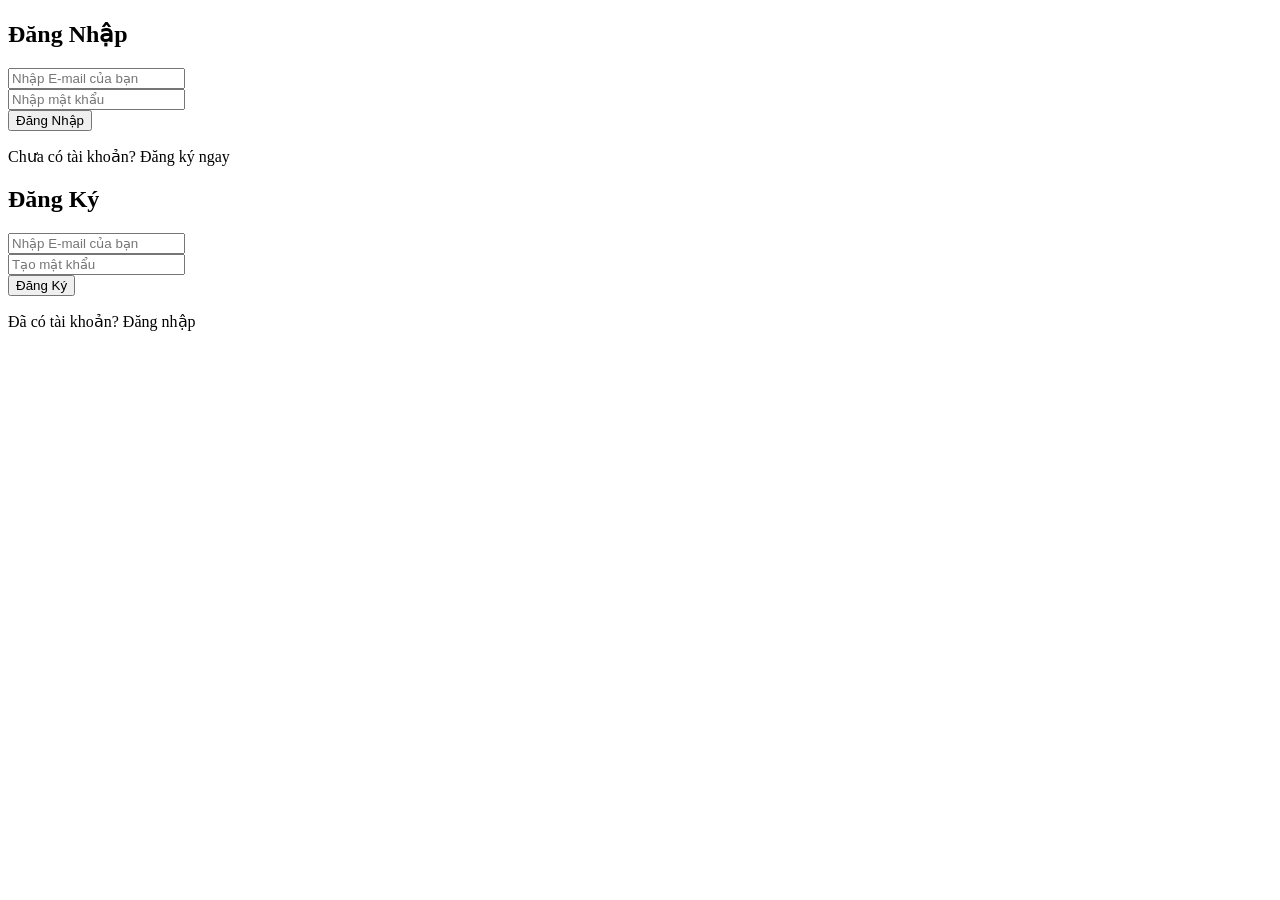
==== index.html @ 4669139e "Add initial HTML structure for login and registration" ====
<!DOCTYPE html>
<html lang="vi">
<head>
    <meta charset="UTF-8">
    <meta name="viewport" content="width=device-width, initial-scale=1.0">
    <title>Hệ Thống Bảo Mật | Đăng nhập & Đăng ký</title>
    <link rel="stylesheet" href="style.css">
</head>
<body>
    <div class="glass-container">
        
        <!-- Form Đăng Nhập -->
        <div id="login-form" class="form-section active">
            <h2>Đăng Nhập</h2>
            <div class="input-group">
                <input type="email" id="login-email" placeholder="Nhập E-mail của bạn" required>
            </div>
            <div class="input-group">
                <input type="password" id="login-password" placeholder="Nhập mật khẩu" required>
            </div>
            <button id="login-btn" onclick="login()">Đăng Nhập</button>
            <p class="switch-text">Chưa có tài khoản? <span onclick="switchForm()">Đăng ký ngay</span></p>
            <p id="login-msg" class="msg"></p>
        </div>

        <!-- Form Đăng Ký -->
        <div id="register-form" class="form-section">
            <h2>Đăng Ký</h2>
            <div class="input-group">
                <input type="email" id="reg-email" placeholder="Nhập E-mail của bạn" required>
            </div>
            <div class="input-group">
                <input type="password" id="reg-password" placeholder="Tạo mật khẩu" required>
            </div>
            <button id="reg-btn" onclick="register()">Đăng Ký</button>
            <p class="switch-text">Đã có tài khoản? <span onclick="switchForm()">Đăng nhập</span></p>
            <p id="reg-msg" class="msg"></p>
        </div>

    </div>
    
    <script src="script.js"></script>
</body>
</html>
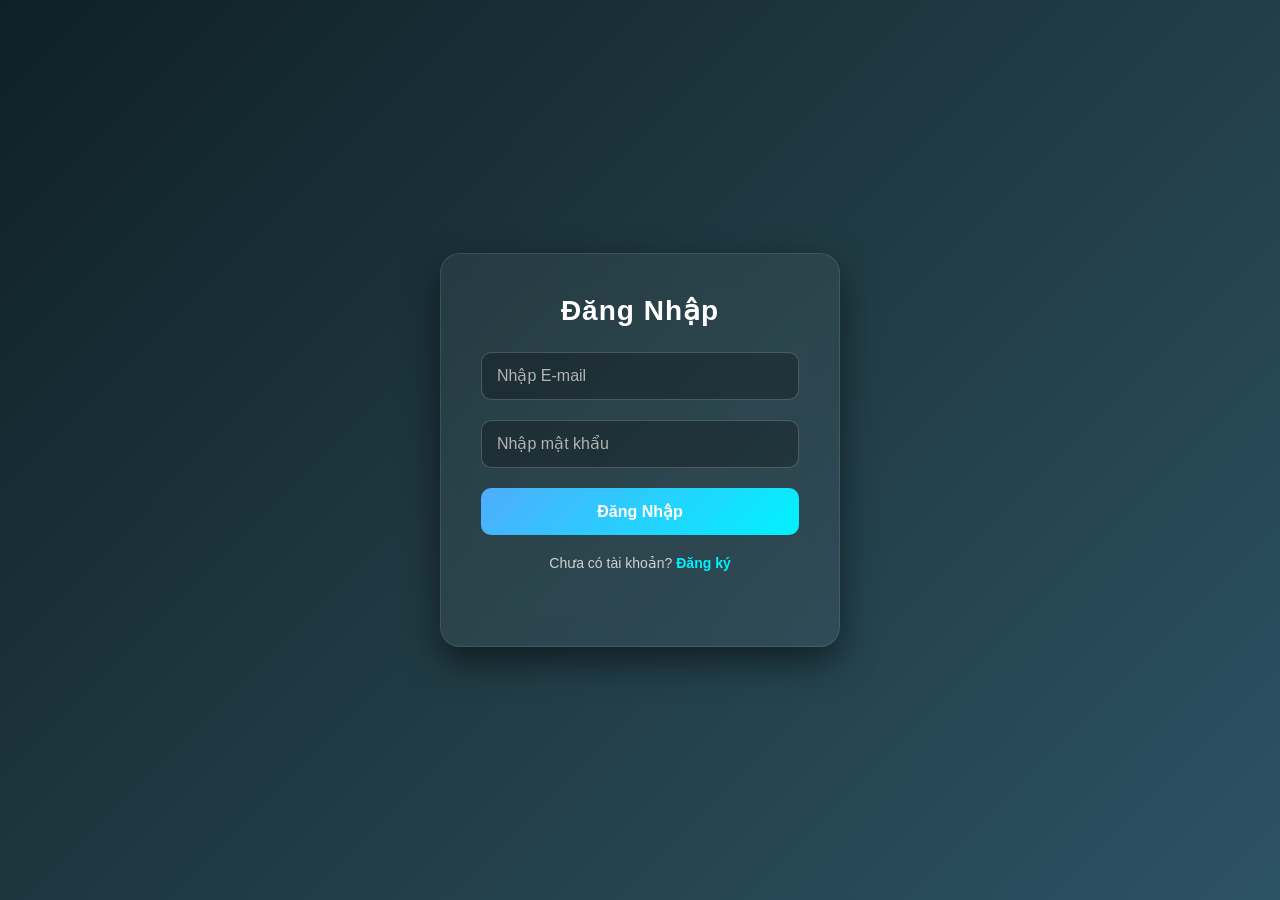
==== commit f1de2872: "Update index.html" ====
--- a/index.html
+++ b/index.html
@@ -3,36 +3,34 @@
 <head>
     <meta charset="UTF-8">
     <meta name="viewport" content="width=device-width, initial-scale=1.0">
-    <title>Hệ Thống Bảo Mật | Đăng nhập & Đăng ký</title>
+    <title>Hệ Thống Đăng Nhập</title>
     <link rel="stylesheet" href="style.css">
 </head>
 <body>
     <div class="glass-container">
         
-        <!-- Form Đăng Nhập -->
         <div id="login-form" class="form-section active">
             <h2>Đăng Nhập</h2>
             <div class="input-group">
-                <input type="email" id="login-email" placeholder="Nhập E-mail của bạn" required>
+                <input type="email" id="login-email" placeholder="Nhập E-mail" required>
             </div>
             <div class="input-group">
                 <input type="password" id="login-password" placeholder="Nhập mật khẩu" required>
             </div>
             <button id="login-btn" onclick="login()">Đăng Nhập</button>
-            <p class="switch-text">Chưa có tài khoản? <span onclick="switchForm()">Đăng ký ngay</span></p>
+            <p class="switch-text">Chưa có tài khoản? <span onclick="switchForm()">Đăng ký</span></p>
             <p id="login-msg" class="msg"></p>
         </div>
 
-        <!-- Form Đăng Ký -->
         <div id="register-form" class="form-section">
             <h2>Đăng Ký</h2>
             <div class="input-group">
-                <input type="email" id="reg-email" placeholder="Nhập E-mail của bạn" required>
+                <input type="email" id="reg-email" placeholder="Nhập E-mail" required>
             </div>
             <div class="input-group">
                 <input type="password" id="reg-password" placeholder="Tạo mật khẩu" required>
             </div>
-            <button id="reg-btn" onclick="register()">Đăng Ký</button>
+            <button id="reg-btn" onclick="register()">Xác nhận Đăng Ký</button>
             <p class="switch-text">Đã có tài khoản? <span onclick="switchForm()">Đăng nhập</span></p>
             <p id="reg-msg" class="msg"></p>
         </div>
--- a/style.css
+++ b/style.css
@@ -0,0 +1,131 @@
+* {
+    box-sizing: border-box;
+    margin: 0;
+    padding: 0;
+    font-family: 'Segoe UI', Tahoma, Geneva, Verdana, sans-serif;
+}
+
+body {
+    background: linear-gradient(135deg, #0f2027, #203a43, #2c5364);
+    color: #ffffff;
+    display: flex;
+    justify-content: center;
+    align-items: center;
+    height: 100vh;
+    overflow: hidden;
+}
+
+/* Hiệu ứng kính (Glassmorphism) */
+.glass-container {
+    background: rgba(255, 255, 255, 0.05);
+    backdrop-filter: blur(15px);
+    -webkit-backdrop-filter: blur(15px);
+    border: 1px solid rgba(255, 255, 255, 0.1);
+    border-radius: 20px;
+    padding: 40px;
+    width: 90%;
+    max-width: 400px;
+    box-shadow: 0 15px 35px rgba(0, 0, 0, 0.5);
+}
+
+.form-section {
+    display: none;
+}
+
+.form-section.active {
+    display: block;
+    animation: fadeIn 0.5s ease-in-out;
+}
+
+@keyframes fadeIn {
+    from { opacity: 0; transform: translateY(15px); }
+    to { opacity: 1; transform: translateY(0); }
+}
+
+h2 {
+    text-align: center;
+    margin-bottom: 25px;
+    font-size: 28px;
+    font-weight: 600;
+    letter-spacing: 1px;
+}
+
+.input-group {
+    margin-bottom: 20px;
+}
+
+input {
+    width: 100%;
+    padding: 14px 15px;
+    border-radius: 10px;
+    border: 1px solid rgba(255, 255, 255, 0.2);
+    background: rgba(0, 0, 0, 0.25);
+    color: #fff;
+    font-size: 16px;
+    outline: none;
+    transition: all 0.3s ease;
+}
+
+input::placeholder {
+    color: #b3b3b3;
+}
+
+input:focus {
+    border-color: #00f2fe;
+    background: rgba(0, 0, 0, 0.4);
+    box-shadow: 0 0 10px rgba(0, 242, 254, 0.3);
+}
+
+button {
+    width: 100%;
+    padding: 14px;
+    border-radius: 10px;
+    border: none;
+    background: linear-gradient(135deg, #4facfe, #00f2fe);
+    color: #fff;
+    font-size: 16px;
+    font-weight: bold;
+    cursor: pointer;
+    transition: transform 0.2s, box-shadow 0.2s;
+}
+
+button:hover {
+    transform: translateY(-2px);
+    box-shadow: 0 5px 15px rgba(0, 242, 254, 0.4);
+}
+
+button:disabled {
+    background: #555;
+    cursor: not-allowed;
+    transform: none;
+    box-shadow: none;
+    color: #aaa;
+}
+
+.switch-text {
+    text-align: center;
+    margin-top: 20px;
+    font-size: 14px;
+    color: #d1d1d1;
+}
+
+.switch-text span {
+    color: #00f2fe;
+    cursor: pointer;
+    font-weight: bold;
+    transition: color 0.3s;
+}
+
+.switch-text span:hover {
+    color: #ffffff;
+    text-decoration: underline;
+}
+
+.msg {
+    text-align: center;
+    margin-top: 15px;
+    font-size: 14px;
+    font-weight: 600;
+    min-height: 20px;
+}
+
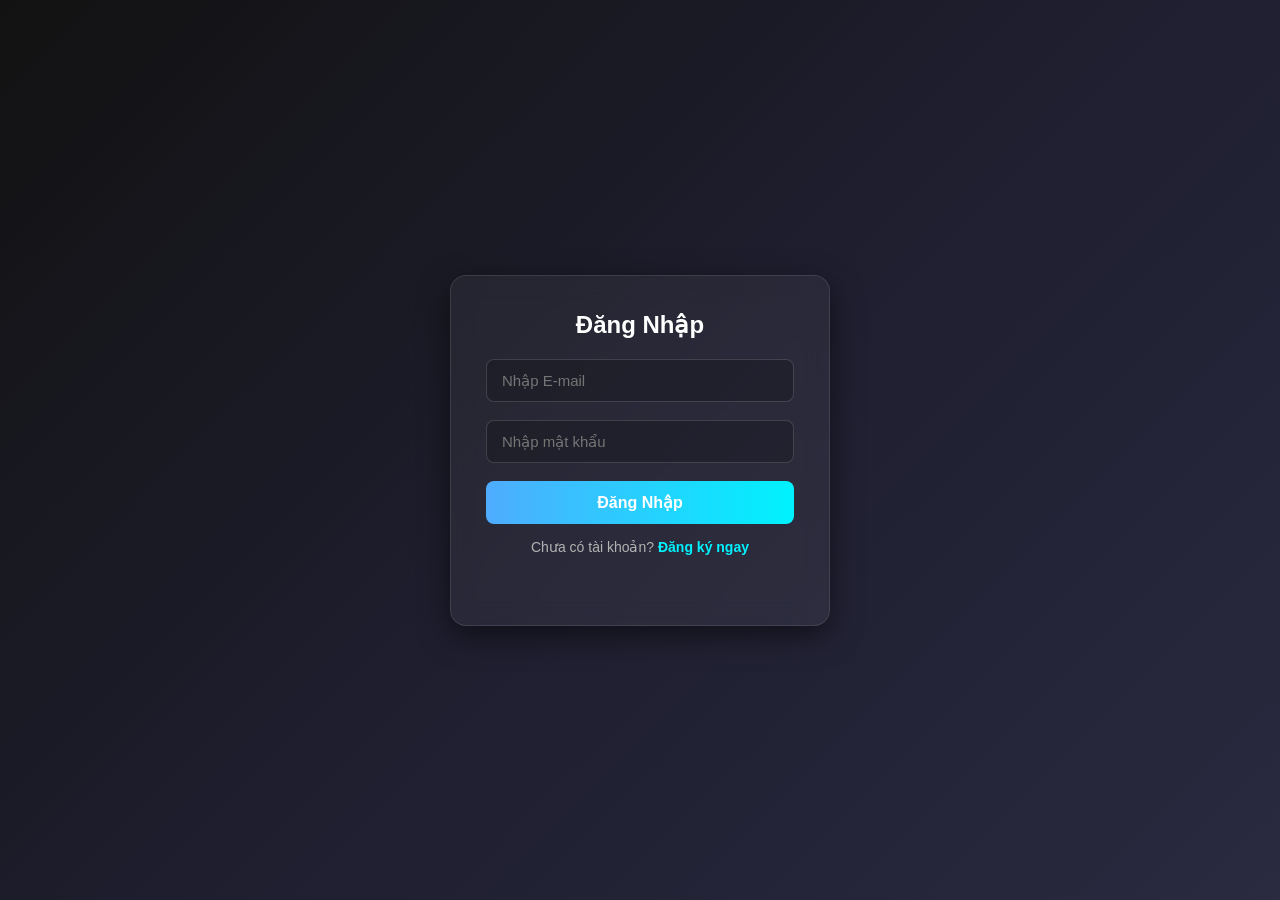
==== commit 0d5761c3: "Update index.html" ====
--- a/index.html
+++ b/index.html
@@ -8,7 +8,7 @@
 </head>
 <body>
     <div class="glass-container">
-        
+        <!-- Form Đăng Nhập -->
         <div id="login-form" class="form-section active">
             <h2>Đăng Nhập</h2>
             <div class="input-group">
@@ -18,10 +18,11 @@
                 <input type="password" id="login-password" placeholder="Nhập mật khẩu" required>
             </div>
             <button id="login-btn" onclick="login()">Đăng Nhập</button>
-            <p class="switch-text">Chưa có tài khoản? <span onclick="switchForm()">Đăng ký</span></p>
+            <p class="switch-text">Chưa có tài khoản? <span onclick="switchForm()">Đăng ký ngay</span></p>
             <p id="login-msg" class="msg"></p>
         </div>
 
+        <!-- Form Đăng Ký -->
         <div id="register-form" class="form-section">
             <h2>Đăng Ký</h2>
             <div class="input-group">
@@ -34,7 +35,6 @@
             <p class="switch-text">Đã có tài khoản? <span onclick="switchForm()">Đăng nhập</span></p>
             <p id="reg-msg" class="msg"></p>
         </div>
-
     </div>
     
     <script src="script.js"></script>
--- a/style.css
+++ b/style.css
@@ -1,131 +1,93 @@
-* {
-    box-sizing: border-box;
-    margin: 0;
-    padding: 0;
-    font-family: 'Segoe UI', Tahoma, Geneva, Verdana, sans-serif;
+* { box-sizing: border-box; margin: 0; padding: 0; font-family: 'Segoe UI', Tahoma, Geneva, Verdana, sans-serif; }
+body {
+    background: linear-gradient(135deg, #121212, #1e1e2f, #2a2a40);
+    color: #ffffff; display: flex; justify-content: center; align-items: center; min-height: 100vh;
 }
 
-body {
-    background: linear-gradient(135deg, #0f2027, #203a43, #2c5364);
-    color: #ffffff;
-    display: flex;
-    justify-content: center;
-    align-items: center;
-    height: 100vh;
-    overflow: hidden;
+/* Glassmorphism dùng chung */
+.glass-container {
+    background: rgba(255, 255, 255, 0.05); backdrop-filter: blur(12px); -webkit-backdrop-filter: blur(12px);
+    border: 1px solid rgba(255, 255, 255, 0.1); border-radius: 16px; padding: 35px; width: 90%; max-width: 380px;
+    box-shadow: 0 10px 30px rgba(0, 0, 0, 0.5);
 }
 
-/* Hiệu ứng kính (Glassmorphism) */
-.glass-container {
-    background: rgba(255, 255, 255, 0.05);
-    backdrop-filter: blur(15px);
-    -webkit-backdrop-filter: blur(15px);
-    border: 1px solid rgba(255, 255, 255, 0.1);
-    border-radius: 20px;
-    padding: 40px;
-    width: 90%;
-    max-width: 400px;
-    box-shadow: 0 15px 35px rgba(0, 0, 0, 0.5);
+.form-section { display: none; }
+.form-section.active { display: block; animation: fadeIn 0.4s ease; }
+@keyframes fadeIn { from { opacity: 0; transform: translateY(10px); } to { opacity: 1; transform: translateY(0); } }
+
+h2 { text-align: center; margin-bottom: 20px; font-size: 24px; font-weight: 600; }
+.input-group { margin-bottom: 18px; }
+input {
+    width: 100%; padding: 12px 15px; border-radius: 8px; border: 1px solid rgba(255, 255, 255, 0.15);
+    background: rgba(0, 0, 0, 0.2); color: #fff; font-size: 15px; outline: none; transition: 0.3s;
+}
+input:focus { border-color: #4facfe; background: rgba(0, 0, 0, 0.4); box-shadow: 0 0 8px rgba(79, 172, 254, 0.3); }
+
+button {
+    width: 100%; padding: 12px; border-radius: 8px; border: none; background: linear-gradient(90deg, #4facfe, #00f2fe);
+    color: #fff; font-size: 16px; font-weight: bold; cursor: pointer; transition: 0.3s;
+}
+button:hover { box-shadow: 0 5px 15px rgba(0, 242, 254, 0.4); }
+button:disabled { background: #555; cursor: not-allowed; box-shadow: none; }
+
+.switch-text { text-align: center; margin-top: 15px; font-size: 14px; color: #b3b3b3; }
+.switch-text span { color: #00f2fe; cursor: pointer; font-weight: 600; }
+.msg { text-align: center; margin-top: 15px; font-size: 14px; font-weight: 600; min-height: 20px; }
+
+/* --- BỐ CỤC DASHBOARD --- */
+.dashboard-layout {
+    display: flex; width: 100%; max-width: 1200px; margin: 0 auto; gap: 25px; align-items: flex-start;
+}
+.main-content {
+    flex: 1; background: rgba(255, 255, 255, 0.05); backdrop-filter: blur(12px);
+    border: 1px solid rgba(255, 255, 255, 0.1); border-radius: 16px; padding: 25px; min-height: 85vh;
+}
+.sidebar-right {
+    width: 280px; background: rgba(255, 255, 255, 0.05); backdrop-filter: blur(12px);
+    border: 1px solid rgba(255, 255, 255, 0.1); border-radius: 16px; padding: 25px; 
+    display: flex; flex-direction: column; gap: 12px; position: sticky; top: 20px;
 }
 
-.form-section {
-    display: none;
+.nav-btn {
+    width: 100%; padding: 12px 15px; text-align: left; background: rgba(0, 0, 0, 0.2); 
+    border: 1px solid rgba(255, 255, 255, 0.1); border-radius: 10px; color: #fff; 
+    cursor: pointer; transition: 0.3s; display: flex; align-items: center; gap: 12px; font-size: 15px;
 }
+.nav-btn:hover { background: rgba(79, 172, 254, 0.2); border-color: #4facfe; }
+.nav-btn.logout { background: rgba(255, 77, 77, 0.1); border-color: #ff4d4d; color: #ff4d4d; margin-top: 30px; }
+.nav-btn.logout:hover { background: #ff4d4d; color: #fff; }
 
-.form-section.active {
-    display: block;
-    animation: fadeIn 0.5s ease-in-out;
+/* Thẻ Lịch Sử (Deck) */
+.history-grid { display: grid; grid-template-columns: repeat(auto-fill, minmax(280px, 1fr)); gap: 15px; margin-top: 25px; }
+.history-card {
+    background: rgba(0, 0, 0, 0.25); border-radius: 12px; padding: 18px;
+    border-left: 4px solid #4facfe; position: relative; transition: 0.3s;
 }
+.history-card:hover { transform: translateY(-3px); background: rgba(0, 0, 0, 0.4); }
+.history-card.success { border-left-color: #00e676; }
+.history-card.pending { border-left-color: #f39c12; }
+.history-card.failed { border-left-color: #ff4d4d; }
 
-@keyframes fadeIn {
-    from { opacity: 0; transform: translateY(15px); }
-    to { opacity: 1; transform: translateY(0); }
+.hc-top { display: flex; justify-content: space-between; margin-bottom: 8px; font-size: 13px; color: #aaa; }
+.hc-amount { font-size: 20px; font-weight: bold; color: #fff; margin-bottom: 5px; }
+.hc-content { font-size: 14px; color: #00f2fe; margin-bottom: 10px; }
+.hc-status { display: inline-block; font-size: 12px; padding: 4px 10px; border-radius: 6px; background: rgba(255,255,255,0.1); font-weight: bold;}
+.status-success { color: #00e676; } .status-pending { color: #f39c12; }
+
+/* Modal Nạp Tiền */
+.modal-overlay {
+    position: fixed; top: 0; left: 0; width: 100%; height: 100%;
+    background: rgba(0, 0, 0, 0.6); backdrop-filter: blur(5px);
+    display: flex; justify-content: center; align-items: center;
+    z-index: 1000; opacity: 0; visibility: hidden; transition: all 0.3s ease;
 }
+.modal-overlay.active { opacity: 1; visibility: visible; }
+.modal-content { position: relative; transform: scale(0.8); transition: all 0.3s ease; max-width: 400px;}
+.modal-overlay.active .modal-content { transform: scale(1); }
+.close-btn { position: absolute; top: 15px; right: 20px; font-size: 24px; color: #aaa; cursor: pointer; transition: 0.2s; }
+.close-btn:hover { color: #ff4d4d; }
 
-h2 {
-    text-align: center;
-    margin-bottom: 25px;
-    font-size: 28px;
-    font-weight: 600;
-    letter-spacing: 1px;
+@media (max-width: 768px) {
+    .dashboard-layout { flex-direction: column-reverse; }
+    .sidebar-right { width: 100%; position: static; }
 }
-
-.input-group {
-    margin-bottom: 20px;
-}
-
-input {
-    width: 100%;
-    padding: 14px 15px;
-    border-radius: 10px;
-    border: 1px solid rgba(255, 255, 255, 0.2);
-    background: rgba(0, 0, 0, 0.25);
-    color: #fff;
-    font-size: 16px;
-    outline: none;
-    transition: all 0.3s ease;
-}
-
-input::placeholder {
-    color: #b3b3b3;
-}
-
-input:focus {
-    border-color: #00f2fe;
-    background: rgba(0, 0, 0, 0.4);
-    box-shadow: 0 0 10px rgba(0, 242, 254, 0.3);
-}
-
-button {
-    width: 100%;
-    padding: 14px;
-    border-radius: 10px;
-    border: none;
-    background: linear-gradient(135deg, #4facfe, #00f2fe);
-    color: #fff;
-    font-size: 16px;
-    font-weight: bold;
-    cursor: pointer;
-    transition: transform 0.2s, box-shadow 0.2s;
-}
-
-button:hover {
-    transform: translateY(-2px);
-    box-shadow: 0 5px 15px rgba(0, 242, 254, 0.4);
-}
-
-button:disabled {
-    background: #555;
-    cursor: not-allowed;
-    transform: none;
-    box-shadow: none;
-    color: #aaa;
-}
-
-.switch-text {
-    text-align: center;
-    margin-top: 20px;
-    font-size: 14px;
-    color: #d1d1d1;
-}
-
-.switch-text span {
-    color: #00f2fe;
-    cursor: pointer;
-    font-weight: bold;
-    transition: color 0.3s;
-}
-
-.switch-text span:hover {
-    color: #ffffff;
-    text-decoration: underline;
-}
-
-.msg {
-    text-align: center;
-    margin-top: 15px;
-    font-size: 14px;
-    font-weight: 600;
-    min-height: 20px;
-}
-
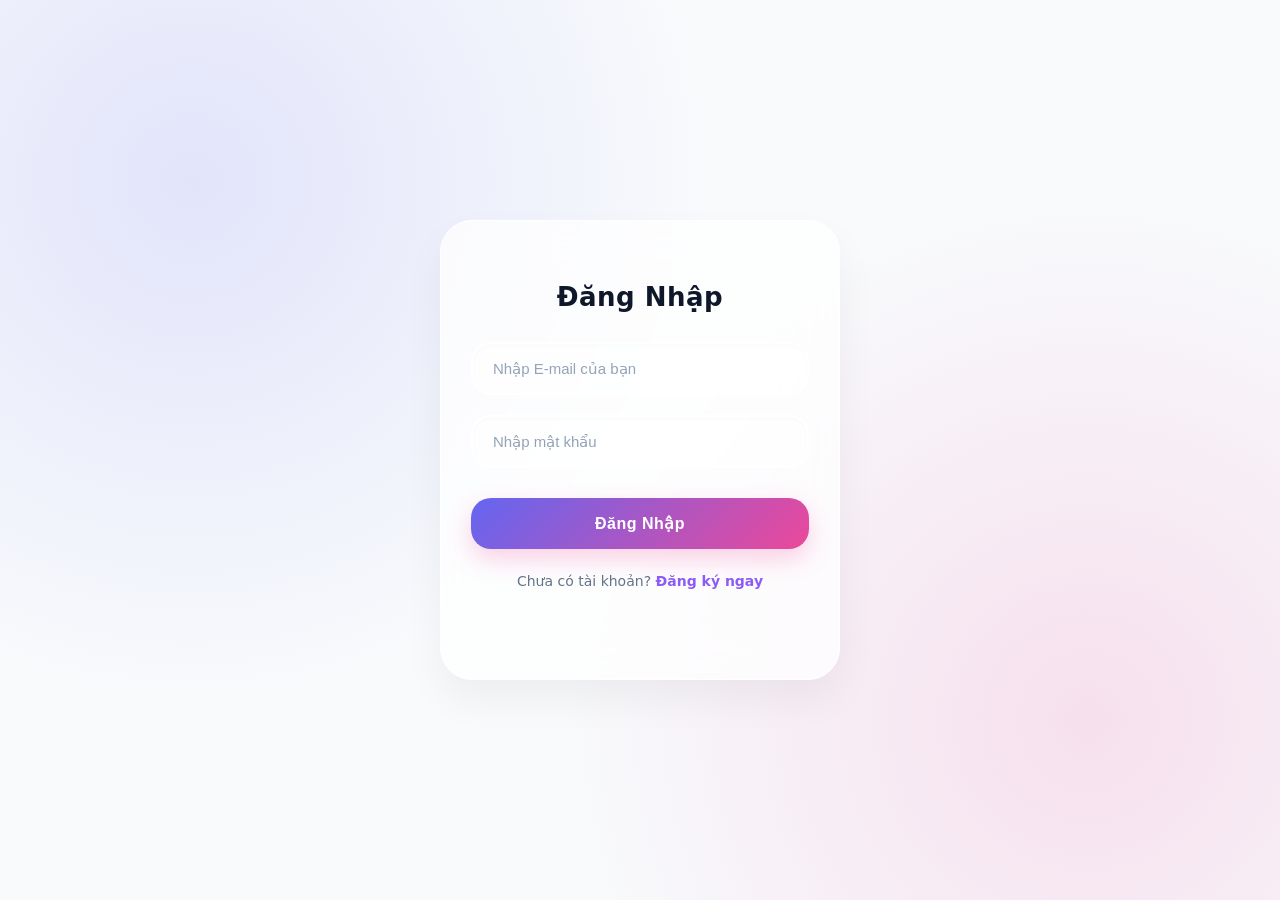
==== commit 05da9343: "Update index.html" ====
--- a/index.html
+++ b/index.html
@@ -1,42 +1,271 @@
 <!DOCTYPE html>
 <html lang="vi">
 <head>
-    <meta charset="UTF-8">
-    <meta name="viewport" content="width=device-width, initial-scale=1.0">
-    <title>Hệ Thống Đăng Nhập</title>
-    <link rel="stylesheet" href="style.css">
+  <meta charset="UTF-8">
+  <meta name="viewport" content="width=device-width, initial-scale=1.0, maximum-scale=1.0, user-scalable=0, viewport-fit=cover">
+  <title>Hệ Thống Đăng Nhập</title>
+  
+  <!-- BƯỚC QUAN TRỌNG: Kiểm tra và chặn quay lại trang Đăng nhập -->
+  <script>
+    if (localStorage.getItem("userEmail") && localStorage.getItem("userId")) {
+        window.location.replace("dashboard.html"); // Dùng replace để xóa lịch sử trang này
+    }
+  </script>
+
+  <style>
+    :root {
+      /* ĐỒNG BỘ BẢNG MÀU AURORA GLASS VỚI DASHBOARD */
+      --bg-base: #f8fafc; 
+      --card-bg: rgba(255, 255, 255, 0.75); 
+      --card-border: rgba(255, 255, 255, 1); 
+      --text-main: #0f172a; 
+      --text-muted: #64748b;
+      
+      --brand-primary: #8b5cf6;
+      --brand-gradient: linear-gradient(135deg, #6366f1 0%, #ec4899 100%);
+      --brand-glow: rgba(236, 72, 153, 0.25);
+      
+      --status-success: #10b981; 
+      --status-failed: #f43f5e; 
+    }
+    
+    * { box-sizing: border-box; -webkit-tap-highlight-color: transparent; }
+    
+    body {
+      font-family: system-ui, -apple-system, BlinkMacSystemFont, "Segoe UI", sans-serif;
+      background-color: var(--bg-base); color: var(--text-main); margin: 0; padding: 0;
+      display: flex; justify-content: center; align-items: center; min-height: 100vh;
+      -webkit-font-smoothing: antialiased;
+      
+      /* Nền Cực quang (Aurora) */
+      background-image: 
+        radial-gradient(circle at 15% 20%, rgba(99, 102, 241, 0.15), transparent 40%),
+        radial-gradient(circle at 85% 80%, rgba(236, 72, 153, 0.15), transparent 40%);
+      background-attachment: fixed;
+    }
+
+    /* Khung Glassmorphism */
+    .glass-container {
+      background: var(--card-bg);
+      backdrop-filter: blur(24px);
+      -webkit-backdrop-filter: blur(24px);
+      border: 1px solid var(--card-border);
+      border-radius: 32px;
+      padding: 40px 30px;
+      width: 90%;
+      max-width: 400px;
+      box-shadow: 0 20px 40px rgba(0, 0, 0, 0.05);
+      position: relative;
+      overflow: hidden;
+    }
+
+    .form-section { display: none; animation: fadeUp 0.4s cubic-bezier(0.16, 1, 0.3, 1); }
+    .form-section.active { display: block; }
+
+    @keyframes fadeUp { 
+        from { opacity: 0; transform: translateY(15px); } 
+        to { opacity: 1; transform: translateY(0); } 
+    }
+
+    h2 { 
+        text-align: center; margin-bottom: 30px; font-size: 26px; 
+        font-weight: 800; color: var(--text-main); letter-spacing: 0.5px;
+    }
+
+    .input-group { margin-bottom: 20px; }
+    
+    input {
+      width: 100%; padding: 16px 20px; border-radius: 20px;
+      border: 2px solid rgba(255,255,255,0.8);
+      background: rgba(255, 255, 255, 0.6); 
+      color: var(--text-main); font-size: 15px; font-weight: 500;
+      outline: none; transition: 0.3s ease;
+      box-shadow: inset 0 2px 4px rgba(0,0,0,0.02);
+    }
+    input::placeholder { color: #94a3b8; font-weight: 500; }
+    input:focus { 
+        background: #ffffff; 
+        border-color: var(--brand-primary); 
+        box-shadow: 0 0 0 4px rgba(139, 92, 246, 0.15); 
+    }
+
+    button.btn-primary {
+      width: 100%; padding: 16px; border-radius: 20px; border: none;
+      background: var(--brand-gradient);
+      color: #fff; font-size: 16px; font-weight: 800; 
+      cursor: pointer; transition: 0.3s;
+      box-shadow: 0 10px 25px var(--brand-glow);
+      letter-spacing: 0.5px; margin-top: 10px;
+    }
+    button.btn-primary:active { 
+        transform: scale(0.96) translateY(2px); 
+        box-shadow: 0 5px 15px var(--brand-glow); 
+    }
+    button.btn-primary:disabled { opacity: 0.7; cursor: not-allowed; transform: none; }
+
+    .switch-text { 
+        text-align: center; margin-top: 24px; font-size: 14px; 
+        color: var(--text-muted); font-weight: 500;
+    }
+    .switch-text span { 
+        color: var(--brand-primary); cursor: pointer; 
+        font-weight: 700; transition: 0.2s;
+    }
+    .switch-text span:hover { text-decoration: underline; }
+
+    .msg { 
+        text-align: center; margin-top: 16px; font-size: 14px; 
+        font-weight: 700; min-height: 20px; 
+    }
+
+    .loader { 
+        border: 3px solid rgba(139,92,246,0.2); 
+        border-top: 3px solid var(--brand-primary); 
+        border-radius: 50%; width: 24px; height: 24px; 
+        animation: spin 1s linear infinite; display: none; margin: 0 auto; 
+    }
+    @keyframes spin { 100% { transform: rotate(360deg); } }
+  </style>
 </head>
 <body>
-    <div class="glass-container">
-        <!-- Form Đăng Nhập -->
-        <div id="login-form" class="form-section active">
-            <h2>Đăng Nhập</h2>
-            <div class="input-group">
-                <input type="email" id="login-email" placeholder="Nhập E-mail" required>
-            </div>
-            <div class="input-group">
-                <input type="password" id="login-password" placeholder="Nhập mật khẩu" required>
-            </div>
-            <button id="login-btn" onclick="login()">Đăng Nhập</button>
-            <p class="switch-text">Chưa có tài khoản? <span onclick="switchForm()">Đăng ký ngay</span></p>
-            <p id="login-msg" class="msg"></p>
-        </div>
-
-        <!-- Form Đăng Ký -->
-        <div id="register-form" class="form-section">
-            <h2>Đăng Ký</h2>
-            <div class="input-group">
-                <input type="email" id="reg-email" placeholder="Nhập E-mail" required>
-            </div>
-            <div class="input-group">
-                <input type="password" id="reg-password" placeholder="Tạo mật khẩu" required>
-            </div>
-            <button id="reg-btn" onclick="register()">Xác nhận Đăng Ký</button>
-            <p class="switch-text">Đã có tài khoản? <span onclick="switchForm()">Đăng nhập</span></p>
-            <p id="reg-msg" class="msg"></p>
-        </div>
-    </div>
-    
-    <script src="script.js"></script>
+
+  <div class="glass-container">
+      <!-- FORM ĐĂNG NHẬP -->
+      <div id="login-form" class="form-section active">
+          <h2>Đăng Nhập</h2>
+          <div class="input-group">
+              <input type="email" id="login-email" placeholder="Nhập E-mail của bạn" required>
+          </div>
+          <div class="input-group">
+              <input type="password" id="login-password" placeholder="Nhập mật khẩu" required>
+          </div>
+          
+          <button id="login-btn" class="btn-primary" onclick="login()">Đăng Nhập</button>
+          <div class="loader" id="login-loader" style="margin-top:20px;"></div>
+          
+          <p class="switch-text">Chưa có tài khoản? <span onclick="switchForm()">Đăng ký ngay</span></p>
+          <p id="login-msg" class="msg"></p>
+      </div>
+
+      <!-- FORM ĐĂNG KÝ -->
+      <div id="register-form" class="form-section">
+          <h2>Đăng Ký</h2>
+          <div class="input-group">
+              <input type="email" id="reg-email" placeholder="Nhập E-mail của bạn" required>
+          </div>
+          <div class="input-group">
+              <input type="password" id="reg-password" placeholder="Tạo mật khẩu an toàn" required>
+          </div>
+          
+          <button id="reg-btn" class="btn-primary" onclick="register()">Xác Nhận Đăng Ký</button>
+          <div class="loader" id="reg-loader" style="margin-top:20px;"></div>
+
+          <p class="switch-text">Đã có tài khoản? <span onclick="switchForm()">Đăng nhập ngay</span></p>
+          <p id="reg-msg" class="msg"></p>
+      </div>
+  </div>
+
+  <script>
+      // URL Web App của bạn
+      const API_URL = "https://script.google.com/macros/s/AKfycbzrZ9KEhDa0GD_aahb-2BbTGi8e46NZwYz-xRs5KBl_WVnSRuyn1aWuVKjziwvwgDvK7Q/exec";
+
+      // Chuyển đổi giữa Đăng nhập và Đăng ký
+      function switchForm() {
+          document.getElementById("login-form").classList.toggle("active");
+          document.getElementById("register-form").classList.toggle("active");
+          document.getElementById("login-msg").innerText = "";
+          document.getElementById("reg-msg").innerText = "";
+          document.querySelectorAll("input").forEach(input => input.value = "");
+      }
+
+      // Xử lý Gửi API Chung
+      async function sendAuthData(payload, btnElement, loaderElement, msgElement) {
+          btnElement.style.display = "none";
+          loaderElement.style.display = "block";
+          msgElement.innerText = "";
+
+          try {
+              const response = await fetch(API_URL, {
+                  method: "POST",
+                  headers: { "Content-Type": "text/plain;charset=utf-8" },
+                  body: JSON.stringify(payload)
+              });
+              
+              const result = await response.json();
+              
+              if (result.status === "success") {
+                  msgElement.style.color = "var(--status-success)";
+                  msgElement.innerText = result.message;
+                  
+                  if (payload.action === "login") {
+                      // Lưu thông tin người dùng
+                      localStorage.setItem("userEmail", result.email);
+                      localStorage.setItem("userId", result.id);
+                      
+                      // Dùng replace để chặn quay lại trang đăng nhập bằng nút Back
+                      setTimeout(() => { window.location.replace("dashboard.html"); }, 1000);
+                  } 
+                  else if (payload.action === "register") {
+                      setTimeout(() => {
+                          switchForm();
+                          document.getElementById("login-email").value = payload.email;
+                          document.getElementById("login-msg").style.color = "var(--status-success)";
+                          document.getElementById("login-msg").innerText = "Đăng ký thành công! Vui lòng đăng nhập.";
+                      }, 1500);
+                  }
+              } else {
+                  msgElement.style.color = "var(--status-failed)";
+                  msgElement.innerText = result.message;
+                  btnElement.style.display = "block";
+                  loaderElement.style.display = "none";
+              }
+          } catch (error) {
+              msgElement.style.color = "var(--status-failed)";
+              msgElement.innerText = "Lỗi kết nối máy chủ!";
+              btnElement.style.display = "block";
+              loaderElement.style.display = "none";
+          }
+      }
+
+      // Hàm Đăng Ký
+      function register() {
+          const email = document.getElementById("reg-email").value.trim();
+          const pass = document.getElementById("reg-password").value.trim();
+          const msgBox = document.getElementById("reg-msg");
+          
+          if (!email || !pass) {
+              msgBox.style.color = "var(--status-failed)";
+              msgBox.innerText = "Vui lòng điền đủ thông tin!";
+              return;
+          }
+          
+          sendAuthData(
+              { action: "register", email: email, password: pass }, 
+              document.getElementById("reg-btn"), 
+              document.getElementById("reg-loader"),
+              msgBox
+          );
+      }
+
+      // Hàm Đăng Nhập
+      function login() {
+          const email = document.getElementById("login-email").value.trim();
+          const pass = document.getElementById("login-password").value.trim();
+          const msgBox = document.getElementById("login-msg");
+          
+          if (!email || !pass) {
+              msgBox.style.color = "var(--status-failed)";
+              msgBox.innerText = "Vui lòng điền đủ thông tin!";
+              return;
+          }
+          
+          sendAuthData(
+              { action: "login", email: email, password: pass }, 
+              document.getElementById("login-btn"), 
+              document.getElementById("login-loader"),
+              msgBox
+          );
+      }
+  </script>
 </body>
 </html>
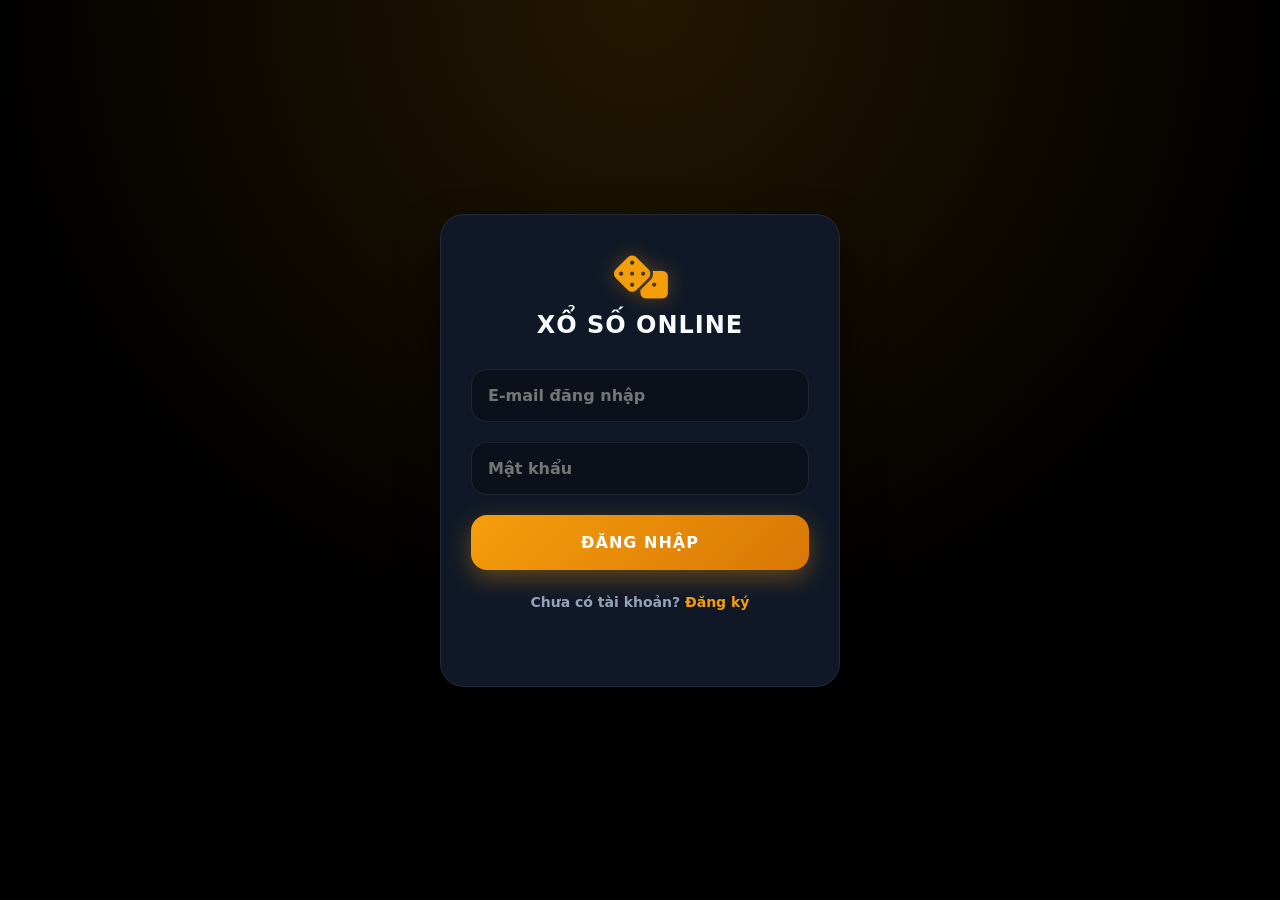
==== commit eb130f5d: "Update index.html" ====
--- a/index.html
+++ b/index.html
@@ -3,269 +3,61 @@
 <head>
   <meta charset="UTF-8">
   <meta name="viewport" content="width=device-width, initial-scale=1.0, maximum-scale=1.0, user-scalable=0, viewport-fit=cover">
-  <title>Hệ Thống Đăng Nhập</title>
-  
-  <!-- BƯỚC QUAN TRỌNG: Kiểm tra và chặn quay lại trang Đăng nhập -->
-  <script>
-    if (localStorage.getItem("userEmail") && localStorage.getItem("userId")) {
-        window.location.replace("dashboard.html"); // Dùng replace để xóa lịch sử trang này
-    }
-  </script>
-
+  <title>Đăng Nhập | Xổ Số Online</title>
+  <link rel="stylesheet" href="https://cdnjs.cloudflare.com/ajax/libs/font-awesome/6.4.0/css/all.min.css">
+  <link rel="stylesheet" href="style.css">
   <style>
-    :root {
-      /* ĐỒNG BỘ BẢNG MÀU AURORA GLASS VỚI DASHBOARD */
-      --bg-base: #f8fafc; 
-      --card-bg: rgba(255, 255, 255, 0.75); 
-      --card-border: rgba(255, 255, 255, 1); 
-      --text-main: #0f172a; 
-      --text-muted: #64748b;
-      
-      --brand-primary: #8b5cf6;
-      --brand-gradient: linear-gradient(135deg, #6366f1 0%, #ec4899 100%);
-      --brand-glow: rgba(236, 72, 153, 0.25);
-      
-      --status-success: #10b981; 
-      --status-failed: #f43f5e; 
-    }
-    
-    * { box-sizing: border-box; -webkit-tap-highlight-color: transparent; }
-    
-    body {
-      font-family: system-ui, -apple-system, BlinkMacSystemFont, "Segoe UI", sans-serif;
-      background-color: var(--bg-base); color: var(--text-main); margin: 0; padding: 0;
-      display: flex; justify-content: center; align-items: center; min-height: 100vh;
-      -webkit-font-smoothing: antialiased;
-      
-      /* Nền Cực quang (Aurora) */
-      background-image: 
-        radial-gradient(circle at 15% 20%, rgba(99, 102, 241, 0.15), transparent 40%),
-        radial-gradient(circle at 85% 80%, rgba(236, 72, 153, 0.15), transparent 40%);
-      background-attachment: fixed;
-    }
-
-    /* Khung Glassmorphism */
-    .glass-container {
-      background: var(--card-bg);
-      backdrop-filter: blur(24px);
-      -webkit-backdrop-filter: blur(24px);
-      border: 1px solid var(--card-border);
-      border-radius: 32px;
-      padding: 40px 30px;
-      width: 90%;
-      max-width: 400px;
-      box-shadow: 0 20px 40px rgba(0, 0, 0, 0.05);
-      position: relative;
-      overflow: hidden;
-    }
-
-    .form-section { display: none; animation: fadeUp 0.4s cubic-bezier(0.16, 1, 0.3, 1); }
+    body { background-image: radial-gradient(circle at 50% 0%, rgba(245, 158, 11, 0.15), transparent 60%); align-items: center;}
+    .auth-container { background: var(--bg-surface); border: 1px solid var(--border-color); border-radius: 24px; padding: 40px 30px; width: 90%; max-width: 400px; box-shadow: 0 20px 40px rgba(0, 0, 0, 0.5); }
+    .form-section { display: none; animation: fadeUp 0.4s ease; }
     .form-section.active { display: block; }
-
-    @keyframes fadeUp { 
-        from { opacity: 0; transform: translateY(15px); } 
-        to { opacity: 1; transform: translateY(0); } 
-    }
-
-    h2 { 
-        text-align: center; margin-bottom: 30px; font-size: 26px; 
-        font-weight: 800; color: var(--text-main); letter-spacing: 0.5px;
-    }
-
-    .input-group { margin-bottom: 20px; }
-    
-    input {
-      width: 100%; padding: 16px 20px; border-radius: 20px;
-      border: 2px solid rgba(255,255,255,0.8);
-      background: rgba(255, 255, 255, 0.6); 
-      color: var(--text-main); font-size: 15px; font-weight: 500;
-      outline: none; transition: 0.3s ease;
-      box-shadow: inset 0 2px 4px rgba(0,0,0,0.02);
-    }
-    input::placeholder { color: #94a3b8; font-weight: 500; }
-    input:focus { 
-        background: #ffffff; 
-        border-color: var(--brand-primary); 
-        box-shadow: 0 0 0 4px rgba(139, 92, 246, 0.15); 
-    }
-
-    button.btn-primary {
-      width: 100%; padding: 16px; border-radius: 20px; border: none;
-      background: var(--brand-gradient);
-      color: #fff; font-size: 16px; font-weight: 800; 
-      cursor: pointer; transition: 0.3s;
-      box-shadow: 0 10px 25px var(--brand-glow);
-      letter-spacing: 0.5px; margin-top: 10px;
-    }
-    button.btn-primary:active { 
-        transform: scale(0.96) translateY(2px); 
-        box-shadow: 0 5px 15px var(--brand-glow); 
-    }
-    button.btn-primary:disabled { opacity: 0.7; cursor: not-allowed; transform: none; }
-
-    .switch-text { 
-        text-align: center; margin-top: 24px; font-size: 14px; 
-        color: var(--text-muted); font-weight: 500;
-    }
-    .switch-text span { 
-        color: var(--brand-primary); cursor: pointer; 
-        font-weight: 700; transition: 0.2s;
-    }
-    .switch-text span:hover { text-decoration: underline; }
-
-    .msg { 
-        text-align: center; margin-top: 16px; font-size: 14px; 
-        font-weight: 700; min-height: 20px; 
-    }
-
-    .loader { 
-        border: 3px solid rgba(139,92,246,0.2); 
-        border-top: 3px solid var(--brand-primary); 
-        border-radius: 50%; width: 24px; height: 24px; 
-        animation: spin 1s linear infinite; display: none; margin: 0 auto; 
-    }
-    @keyframes spin { 100% { transform: rotate(360deg); } }
+    @keyframes fadeUp { from { opacity: 0; transform: translateY(15px); } to { opacity: 1; transform: translateY(0); } }
+    .logo-header { text-align: center; margin-bottom: 30px; }
+    .logo-header i { font-size: 44px; color: var(--brand-primary); margin-bottom: 12px; filter: drop-shadow(0 0 10px var(--brand-shadow));}
+    .logo-header h2 { font-size: 24px; font-weight: 900; letter-spacing: 1px; margin: 0;}
+    .switch-text { text-align: center; margin-top: 24px; font-size: 14px; color: var(--text-muted); font-weight: 600;}
+    .switch-text span { color: var(--brand-primary); cursor: pointer; font-weight: 800; transition: 0.2s;}
   </style>
+  <script>if(localStorage.getItem("userEmail")) window.location.replace("home.html");</script>
 </head>
 <body>
-
-  <div class="glass-container">
-      <!-- FORM ĐĂNG NHẬP -->
+  <div class="auth-container">
+      <div class="logo-header">
+          <i class="fas fa-dice"></i><h2>XỔ SỐ ONLINE</h2>
+      </div>
       <div id="login-form" class="form-section active">
-          <h2>Đăng Nhập</h2>
-          <div class="input-group">
-              <input type="email" id="login-email" placeholder="Nhập E-mail của bạn" required>
-          </div>
-          <div class="input-group">
-              <input type="password" id="login-password" placeholder="Nhập mật khẩu" required>
-          </div>
-          
-          <button id="login-btn" class="btn-primary" onclick="login()">Đăng Nhập</button>
-          <div class="loader" id="login-loader" style="margin-top:20px;"></div>
-          
-          <p class="switch-text">Chưa có tài khoản? <span onclick="switchForm()">Đăng ký ngay</span></p>
-          <p id="login-msg" class="msg"></p>
+          <div class="input-box"><input type="email" id="login-email" placeholder="E-mail đăng nhập"></div>
+          <div class="input-box"><input type="password" id="login-password" placeholder="Mật khẩu"></div>
+          <button id="login-btn" class="btn-submit" onclick="login()">Đăng Nhập</button>
+          <p class="switch-text">Chưa có tài khoản? <span onclick="switchForm()">Đăng ký</span></p>
+          <p id="login-msg" class="sys-msg"></p>
       </div>
-
-      <!-- FORM ĐĂNG KÝ -->
       <div id="register-form" class="form-section">
-          <h2>Đăng Ký</h2>
-          <div class="input-group">
-              <input type="email" id="reg-email" placeholder="Nhập E-mail của bạn" required>
-          </div>
-          <div class="input-group">
-              <input type="password" id="reg-password" placeholder="Tạo mật khẩu an toàn" required>
-          </div>
-          
-          <button id="reg-btn" class="btn-primary" onclick="register()">Xác Nhận Đăng Ký</button>
-          <div class="loader" id="reg-loader" style="margin-top:20px;"></div>
-
-          <p class="switch-text">Đã có tài khoản? <span onclick="switchForm()">Đăng nhập ngay</span></p>
-          <p id="reg-msg" class="msg"></p>
+          <div class="input-box"><input type="email" id="reg-email" placeholder="E-mail đăng ký"></div>
+          <div class="input-box"><input type="password" id="reg-password" placeholder="Tạo mật khẩu"></div>
+          <button id="reg-btn" class="btn-submit" onclick="register()">Xác Nhận Đăng Ký</button>
+          <p class="switch-text">Đã có tài khoản? <span onclick="switchForm()">Đăng nhập</span></p>
+          <p id="reg-msg" class="sys-msg"></p>
       </div>
   </div>
-
   <script>
-      // URL Web App của bạn
       const API_URL = "https://script.google.com/macros/s/AKfycbzrZ9KEhDa0GD_aahb-2BbTGi8e46NZwYz-xRs5KBl_WVnSRuyn1aWuVKjziwvwgDvK7Q/exec";
-
-      // Chuyển đổi giữa Đăng nhập và Đăng ký
-      function switchForm() {
-          document.getElementById("login-form").classList.toggle("active");
-          document.getElementById("register-form").classList.toggle("active");
-          document.getElementById("login-msg").innerText = "";
-          document.getElementById("reg-msg").innerText = "";
-          document.querySelectorAll("input").forEach(input => input.value = "");
+      function switchForm() { document.getElementById("login-form").classList.toggle("active"); document.getElementById("register-form").classList.toggle("active"); document.querySelectorAll(".sys-msg").forEach(m=>m.innerText=""); }
+      async function sendAuthData(payload, btnId, msgId) {
+          const btn = document.getElementById(btnId); const msg = document.getElementById(msgId);
+          btn.innerText = "ĐANG XỬ LÝ..."; btn.disabled = true; msg.innerText = "";
+          try {
+              const res = await fetch(API_URL, { method: "POST", headers: { "Content-Type": "text/plain;charset=utf-8" }, body: JSON.stringify(payload) });
+              const result = await res.json();
+              if (result.status === "success") {
+                  msg.style.color = "#34d399"; msg.innerText = result.message;
+                  if (payload.action === "login") { localStorage.setItem("userEmail", result.email); localStorage.setItem("userId", result.id); setTimeout(() => window.location.replace("home.html"), 1000); } 
+                  else setTimeout(() => switchForm(), 1500);
+              } else { msg.style.color = "#f87171"; msg.innerText = result.message; btn.innerText = payload.action === "login" ? "ĐĂNG NHẬP" : "ĐĂNG KÝ"; btn.disabled = false; }
+          } catch (e) { msg.style.color = "#f87171"; msg.innerText = "Lỗi kết nối!"; btn.disabled = false; }
       }
-
-      // Xử lý Gửi API Chung
-      async function sendAuthData(payload, btnElement, loaderElement, msgElement) {
-          btnElement.style.display = "none";
-          loaderElement.style.display = "block";
-          msgElement.innerText = "";
-
-          try {
-              const response = await fetch(API_URL, {
-                  method: "POST",
-                  headers: { "Content-Type": "text/plain;charset=utf-8" },
-                  body: JSON.stringify(payload)
-              });
-              
-              const result = await response.json();
-              
-              if (result.status === "success") {
-                  msgElement.style.color = "var(--status-success)";
-                  msgElement.innerText = result.message;
-                  
-                  if (payload.action === "login") {
-                      // Lưu thông tin người dùng
-                      localStorage.setItem("userEmail", result.email);
-                      localStorage.setItem("userId", result.id);
-                      
-                      // Dùng replace để chặn quay lại trang đăng nhập bằng nút Back
-                      setTimeout(() => { window.location.replace("dashboard.html"); }, 1000);
-                  } 
-                  else if (payload.action === "register") {
-                      setTimeout(() => {
-                          switchForm();
-                          document.getElementById("login-email").value = payload.email;
-                          document.getElementById("login-msg").style.color = "var(--status-success)";
-                          document.getElementById("login-msg").innerText = "Đăng ký thành công! Vui lòng đăng nhập.";
-                      }, 1500);
-                  }
-              } else {
-                  msgElement.style.color = "var(--status-failed)";
-                  msgElement.innerText = result.message;
-                  btnElement.style.display = "block";
-                  loaderElement.style.display = "none";
-              }
-          } catch (error) {
-              msgElement.style.color = "var(--status-failed)";
-              msgElement.innerText = "Lỗi kết nối máy chủ!";
-              btnElement.style.display = "block";
-              loaderElement.style.display = "none";
-          }
-      }
-
-      // Hàm Đăng Ký
-      function register() {
-          const email = document.getElementById("reg-email").value.trim();
-          const pass = document.getElementById("reg-password").value.trim();
-          const msgBox = document.getElementById("reg-msg");
-          
-          if (!email || !pass) {
-              msgBox.style.color = "var(--status-failed)";
-              msgBox.innerText = "Vui lòng điền đủ thông tin!";
-              return;
-          }
-          
-          sendAuthData(
-              { action: "register", email: email, password: pass }, 
-              document.getElementById("reg-btn"), 
-              document.getElementById("reg-loader"),
-              msgBox
-          );
-      }
-
-      // Hàm Đăng Nhập
-      function login() {
-          const email = document.getElementById("login-email").value.trim();
-          const pass = document.getElementById("login-password").value.trim();
-          const msgBox = document.getElementById("login-msg");
-          
-          if (!email || !pass) {
-              msgBox.style.color = "var(--status-failed)";
-              msgBox.innerText = "Vui lòng điền đủ thông tin!";
-              return;
-          }
-          
-          sendAuthData(
-              { action: "login", email: email, password: pass }, 
-              document.getElementById("login-btn"), 
-              document.getElementById("login-loader"),
-              msgBox
-          );
-      }
+      function register() { const email = document.getElementById("reg-email").value.trim(); const pass = document.getElementById("reg-password").value.trim(); if (!email || !pass) return document.getElementById("reg-msg").innerText = "Vui lòng nhập đủ thông tin!"; sendAuthData({ action: "register", email: email, password: pass }, "reg-btn", "reg-msg"); }
+      function login() { const email = document.getElementById("login-email").value.trim(); const pass = document.getElementById("login-password").value.trim(); if (!email || !pass) return document.getElementById("login-msg").innerText = "Vui lòng nhập đủ thông tin!"; sendAuthData({ action: "login", email: email, password: pass }, "login-btn", "login-msg"); }
   </script>
 </body>
 </html>
--- a/style.css
+++ b/style.css
@@ -0,0 +1,42 @@
+:root {
+  --bg-body: #090e17; --bg-surface: #101827; --border-color: rgba(255, 255, 255, 0.08); 
+  --text-main: #f8fafc; --text-muted: #94a3b8;
+  --brand-primary: #f59e0b; --brand-gradient: linear-gradient(135deg, #f59e0b 0%, #d97706 100%); --brand-shadow: rgba(245, 158, 11, 0.35);
+  --status-pending-text: #fbbf24; --status-pending-bg: rgba(251, 191, 36, 0.15);
+  --status-success-text: #34d399; --status-success-bg: rgba(52, 211, 153, 0.15);
+  --status-failed-text: #f87171; --status-failed-bg: rgba(248, 113, 113, 0.15);
+  --app-max-width: 480px; 
+}
+*, *::before, *::after { box-sizing: border-box; margin: 0; padding: 0; outline: none; -webkit-tap-highlight-color: transparent; }
+body { font-family: system-ui, -apple-system, sans-serif; background-color: #000; color: var(--text-main); display: flex; justify-content: center; min-height: 100vh; }
+input, button, select { font-family: inherit; }
+.app-container { width: 100%; max-width: var(--app-max-width); background: var(--bg-body); position: relative; min-height: 100vh; box-shadow: 0 0 30px rgba(245, 158, 11, 0.1); display: flex; flex-direction: column; overflow-x: hidden; padding-bottom: 80px; background-image: radial-gradient(circle at 50% 0%, rgba(245, 158, 11, 0.08), transparent 50%); }
+
+.top-header { position: sticky; top: 0; background: rgba(9, 14, 23, 0.9); backdrop-filter: blur(10px); z-index: 100; display: flex; justify-content: space-between; align-items: center; padding: 12px 16px; border-bottom: 1px solid var(--border-color); }
+.logo-area { font-size: 20px; font-weight: 900; font-style: italic; color: #fff; display: flex; align-items: center; gap: 6px; }
+.logo-area span { color: var(--brand-primary); }
+.header-right { display: flex; align-items: center; gap: 10px; }
+.balance-badge { background: rgba(255,255,255,0.05); border: 1px solid var(--border-color); border-radius: 20px; padding: 4px 6px 4px 12px; display: flex; align-items: center; gap: 8px; }
+.balance-text { font-size: 14px; font-weight: 800; color: var(--brand-primary); text-shadow: 0 0 8px rgba(245, 158, 11, 0.4);}
+.btn-plus { background: var(--brand-gradient); color: white; border: none; border-radius: 50%; width: 24px; height: 24px; font-weight: bold; cursor: pointer; display: flex; justify-content: center; align-items: center; box-shadow: 0 2px 8px var(--brand-shadow); }
+
+.home-content, .form-wrapper { padding: 16px; flex: 1; }
+.section-header { display: flex; justify-content: space-between; align-items: center; margin-bottom: 12px; border-left: 4px solid var(--brand-primary); padding-left: 10px;}
+.section-title { font-size: 16px; font-weight: 900; text-transform: uppercase; letter-spacing: 0.5px;}
+
+.bottom-nav { position: fixed; bottom: 0; width: 100%; max-width: var(--app-max-width); background: rgba(16, 24, 39, 0.95); backdrop-filter: blur(10px); display: flex; justify-content: space-between; align-items: center; height: 70px; padding: 0 10px; border-top: 1px solid var(--border-color); z-index: 100; }
+.nav-item { display: flex; flex-direction: column; align-items: center; justify-content: center; flex: 1; color: var(--text-muted); font-size: 11px; font-weight: 700; cursor: pointer; gap: 6px; background: transparent; border: none; text-transform: uppercase; text-decoration: none;}
+.nav-item i { font-size: 22px; transition: 0.2s;}
+.nav-item.active { color: var(--brand-primary); }
+.nav-item.active i { transform: translateY(-4px); filter: drop-shadow(0 0 8px rgba(245, 158, 11, 0.6));}
+
+.input-box { background: rgba(0,0,0,0.3); border: 1px solid var(--border-color); border-radius: 16px; padding: 16px; margin-bottom: 20px; transition: 0.3s;}
+.input-box:focus-within { border-color: var(--brand-primary); box-shadow: 0 0 0 2px rgba(245,158,11,0.2); }
+.input-box label { display: block; font-size: 12px; font-weight: 700; color: var(--text-muted); margin-bottom: 8px; text-transform: uppercase;}
+.input-box input, .input-box select { width: 100%; border: none; background: transparent; font-size: 16px; font-weight: 800; color: #fff; outline: none;}
+.btn-submit { width: 100%; background: var(--brand-gradient); color: white; border: none; padding: 18px; border-radius: 16px; font-size: 16px; font-weight: 900; box-shadow: 0 8px 24px var(--brand-shadow); cursor: pointer; text-transform: uppercase; letter-spacing: 1px;}
+.btn-submit:disabled { opacity: 0.6; }
+.sys-msg { text-align: center; margin-top: 16px; font-size: 14px; font-weight: bold; min-height: 20px;}
+
+.toast { position: fixed; top: 80px; left: 50%; transform: translateX(-50%); background: var(--brand-primary); color: #000; padding: 12px 24px; border-radius: 20px; font-size: 14px; font-weight: 900; opacity: 0; pointer-events: none; transition: 0.3s; z-index: 2000; box-shadow: 0 10px 20px var(--brand-shadow);}
+.toast.show { opacity: 1; }
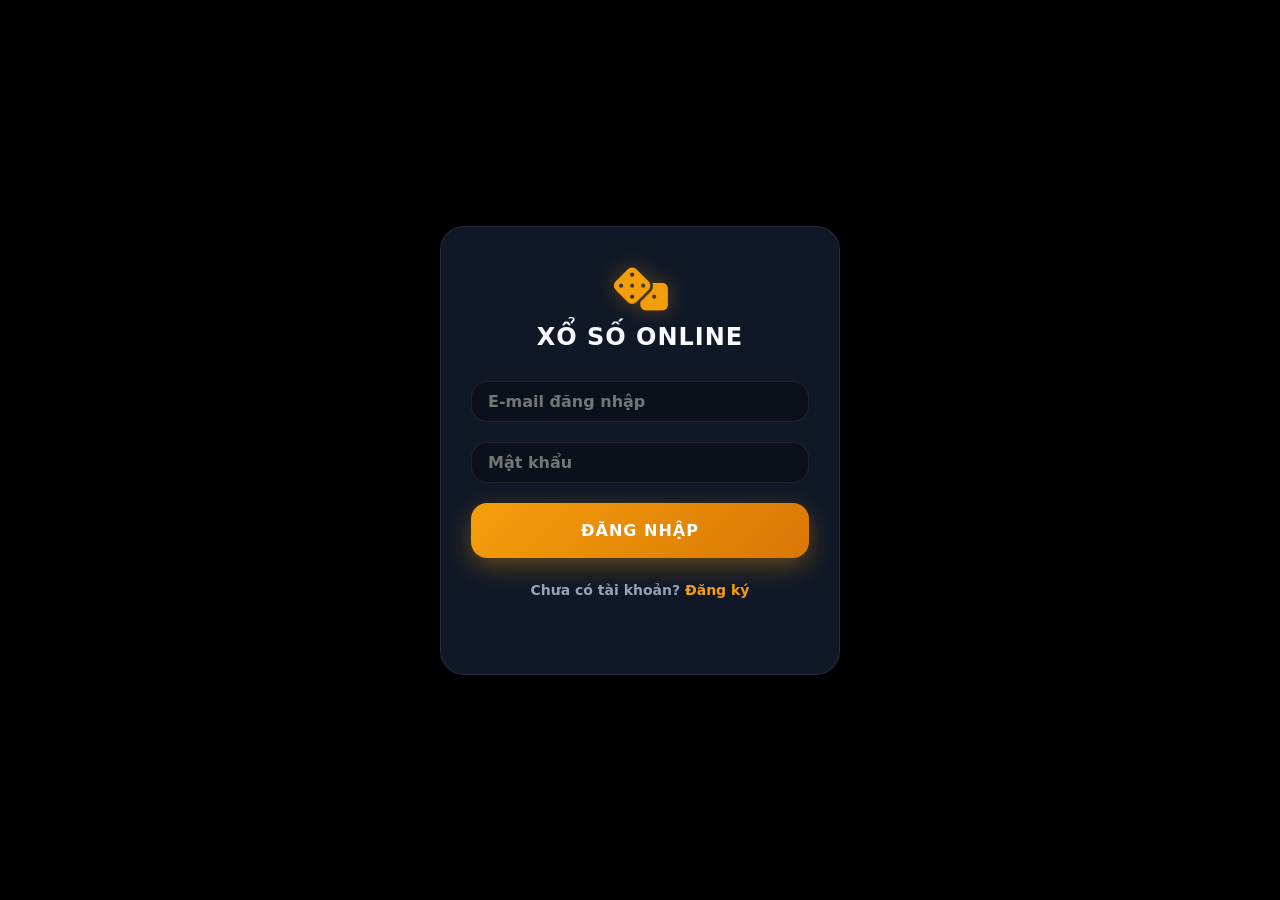
==== commit 32a8c450: "Update index.html" ====
--- a/index.html
+++ b/index.html
@@ -2,62 +2,32 @@
 <html lang="vi">
 <head>
   <meta charset="UTF-8">
-  <meta name="viewport" content="width=device-width, initial-scale=1.0, maximum-scale=1.0, user-scalable=0, viewport-fit=cover">
+  <meta name="viewport" content="width=device-width, initial-scale=1.0">
   <title>Đăng Nhập | Xổ Số Online</title>
   <link rel="stylesheet" href="https://cdnjs.cloudflare.com/ajax/libs/font-awesome/6.4.0/css/all.min.css">
   <link rel="stylesheet" href="style.css">
-  <style>
-    body { background-image: radial-gradient(circle at 50% 0%, rgba(245, 158, 11, 0.15), transparent 60%); align-items: center;}
-    .auth-container { background: var(--bg-surface); border: 1px solid var(--border-color); border-radius: 24px; padding: 40px 30px; width: 90%; max-width: 400px; box-shadow: 0 20px 40px rgba(0, 0, 0, 0.5); }
-    .form-section { display: none; animation: fadeUp 0.4s ease; }
-    .form-section.active { display: block; }
-    @keyframes fadeUp { from { opacity: 0; transform: translateY(15px); } to { opacity: 1; transform: translateY(0); } }
-    .logo-header { text-align: center; margin-bottom: 30px; }
-    .logo-header i { font-size: 44px; color: var(--brand-primary); margin-bottom: 12px; filter: drop-shadow(0 0 10px var(--brand-shadow));}
-    .logo-header h2 { font-size: 24px; font-weight: 900; letter-spacing: 1px; margin: 0;}
-    .switch-text { text-align: center; margin-top: 24px; font-size: 14px; color: var(--text-muted); font-weight: 600;}
-    .switch-text span { color: var(--brand-primary); cursor: pointer; font-weight: 800; transition: 0.2s;}
-  </style>
-  <script>if(localStorage.getItem("userEmail")) window.location.replace("home.html");</script>
 </head>
-<body>
-  <div class="auth-container">
-      <div class="logo-header">
-          <i class="fas fa-dice"></i><h2>XỔ SỐ ONLINE</h2>
+<body style="align-items: center;">
+  <div style="background: var(--bg-surface); border: 1px solid var(--border-color); border-radius: 24px; padding: 40px 30px; width: 90%; max-width: 400px; box-shadow: 0 20px 40px rgba(0, 0, 0, 0.5);">
+      <div style="text-align: center; margin-bottom: 30px;">
+          <i class="fas fa-dice" style="font-size: 44px; color: var(--brand-primary); margin-bottom: 12px; filter: drop-shadow(0 0 10px var(--brand-shadow));"></i>
+          <h2 style="font-size: 24px; font-weight: 900; letter-spacing: 1px; margin: 0;">XỔ SỐ ONLINE</h2>
       </div>
-      <div id="login-form" class="form-section active">
-          <div class="input-box"><input type="email" id="login-email" placeholder="E-mail đăng nhập"></div>
-          <div class="input-box"><input type="password" id="login-password" placeholder="Mật khẩu"></div>
-          <button id="login-btn" class="btn-submit" onclick="login()">Đăng Nhập</button>
-          <p class="switch-text">Chưa có tài khoản? <span onclick="switchForm()">Đăng ký</span></p>
+      <div id="login-form">
+          <div class="input-box" style="padding:10px 16px;"><input type="email" id="login-email" placeholder="E-mail đăng nhập"></div>
+          <div class="input-box" style="padding:10px 16px;"><input type="password" id="login-password" placeholder="Mật khẩu"></div>
+          <button id="login-btn" class="btn-submit" onclick="submitAuth('login','login-email','login-password','login-btn','login-msg')">Đăng Nhập</button>
+          <p style="text-align:center; margin-top:24px; font-size:14px; color:var(--text-muted); font-weight:600;">Chưa có tài khoản? <span style="color:var(--brand-primary); cursor:pointer;" onclick="document.getElementById('login-form').style.display='none';document.getElementById('register-form').style.display='block';">Đăng ký</span></p>
           <p id="login-msg" class="sys-msg"></p>
       </div>
-      <div id="register-form" class="form-section">
-          <div class="input-box"><input type="email" id="reg-email" placeholder="E-mail đăng ký"></div>
-          <div class="input-box"><input type="password" id="reg-password" placeholder="Tạo mật khẩu"></div>
-          <button id="reg-btn" class="btn-submit" onclick="register()">Xác Nhận Đăng Ký</button>
-          <p class="switch-text">Đã có tài khoản? <span onclick="switchForm()">Đăng nhập</span></p>
+      <div id="register-form" style="display:none;">
+          <div class="input-box" style="padding:10px 16px;"><input type="email" id="reg-email" placeholder="E-mail đăng ký"></div>
+          <div class="input-box" style="padding:10px 16px;"><input type="password" id="reg-password" placeholder="Tạo mật khẩu"></div>
+          <button id="reg-btn" class="btn-submit" onclick="submitAuth('register','reg-email','reg-password','reg-btn','reg-msg')">Xác Nhận Đăng Ký</button>
+          <p style="text-align:center; margin-top:24px; font-size:14px; color:var(--text-muted); font-weight:600;">Đã có tài khoản? <span style="color:var(--brand-primary); cursor:pointer;" onclick="document.getElementById('register-form').style.display='none';document.getElementById('login-form').style.display='block';">Đăng nhập</span></p>
           <p id="reg-msg" class="sys-msg"></p>
       </div>
   </div>
-  <script>
-      const API_URL = "https://script.google.com/macros/s/AKfycbzrZ9KEhDa0GD_aahb-2BbTGi8e46NZwYz-xRs5KBl_WVnSRuyn1aWuVKjziwvwgDvK7Q/exec";
-      function switchForm() { document.getElementById("login-form").classList.toggle("active"); document.getElementById("register-form").classList.toggle("active"); document.querySelectorAll(".sys-msg").forEach(m=>m.innerText=""); }
-      async function sendAuthData(payload, btnId, msgId) {
-          const btn = document.getElementById(btnId); const msg = document.getElementById(msgId);
-          btn.innerText = "ĐANG XỬ LÝ..."; btn.disabled = true; msg.innerText = "";
-          try {
-              const res = await fetch(API_URL, { method: "POST", headers: { "Content-Type": "text/plain;charset=utf-8" }, body: JSON.stringify(payload) });
-              const result = await res.json();
-              if (result.status === "success") {
-                  msg.style.color = "#34d399"; msg.innerText = result.message;
-                  if (payload.action === "login") { localStorage.setItem("userEmail", result.email); localStorage.setItem("userId", result.id); setTimeout(() => window.location.replace("home.html"), 1000); } 
-                  else setTimeout(() => switchForm(), 1500);
-              } else { msg.style.color = "#f87171"; msg.innerText = result.message; btn.innerText = payload.action === "login" ? "ĐĂNG NHẬP" : "ĐĂNG KÝ"; btn.disabled = false; }
-          } catch (e) { msg.style.color = "#f87171"; msg.innerText = "Lỗi kết nối!"; btn.disabled = false; }
-      }
-      function register() { const email = document.getElementById("reg-email").value.trim(); const pass = document.getElementById("reg-password").value.trim(); if (!email || !pass) return document.getElementById("reg-msg").innerText = "Vui lòng nhập đủ thông tin!"; sendAuthData({ action: "register", email: email, password: pass }, "reg-btn", "reg-msg"); }
-      function login() { const email = document.getElementById("login-email").value.trim(); const pass = document.getElementById("login-password").value.trim(); if (!email || !pass) return document.getElementById("login-msg").innerText = "Vui lòng nhập đủ thông tin!"; sendAuthData({ action: "login", email: email, password: pass }, "login-btn", "login-msg"); }
-  </script>
+  <script src="app.js"></script>
 </body>
 </html>
--- a/style.css
+++ b/style.css
@@ -1,7 +1,7 @@
 :root {
   --bg-body: #090e17; --bg-surface: #101827; --border-color: rgba(255, 255, 255, 0.08); 
-  --text-main: #f8fafc; --text-muted: #94a3b8;
-  --brand-primary: #f59e0b; --brand-gradient: linear-gradient(135deg, #f59e0b 0%, #d97706 100%); --brand-shadow: rgba(245, 158, 11, 0.35);
+  --text-main: #f8fafc; --text-muted: #94a3b8; --brand-primary: #f59e0b; 
+  --brand-gradient: linear-gradient(135deg, #f59e0b 0%, #d97706 100%); --brand-shadow: rgba(245, 158, 11, 0.35);
   --status-pending-text: #fbbf24; --status-pending-bg: rgba(251, 191, 36, 0.15);
   --status-success-text: #34d399; --status-success-bg: rgba(52, 211, 153, 0.15);
   --status-failed-text: #f87171; --status-failed-bg: rgba(248, 113, 113, 0.15);
@@ -10,12 +10,13 @@
 *, *::before, *::after { box-sizing: border-box; margin: 0; padding: 0; outline: none; -webkit-tap-highlight-color: transparent; }
 body { font-family: system-ui, -apple-system, sans-serif; background-color: #000; color: var(--text-main); display: flex; justify-content: center; min-height: 100vh; }
 input, button, select { font-family: inherit; }
+a { text-decoration: none; color: inherit; }
+
 .app-container { width: 100%; max-width: var(--app-max-width); background: var(--bg-body); position: relative; min-height: 100vh; box-shadow: 0 0 30px rgba(245, 158, 11, 0.1); display: flex; flex-direction: column; overflow-x: hidden; padding-bottom: 80px; background-image: radial-gradient(circle at 50% 0%, rgba(245, 158, 11, 0.08), transparent 50%); }
 
 .top-header { position: sticky; top: 0; background: rgba(9, 14, 23, 0.9); backdrop-filter: blur(10px); z-index: 100; display: flex; justify-content: space-between; align-items: center; padding: 12px 16px; border-bottom: 1px solid var(--border-color); }
 .logo-area { font-size: 20px; font-weight: 900; font-style: italic; color: #fff; display: flex; align-items: center; gap: 6px; }
 .logo-area span { color: var(--brand-primary); }
-.header-right { display: flex; align-items: center; gap: 10px; }
 .balance-badge { background: rgba(255,255,255,0.05); border: 1px solid var(--border-color); border-radius: 20px; padding: 4px 6px 4px 12px; display: flex; align-items: center; gap: 8px; }
 .balance-text { font-size: 14px; font-weight: 800; color: var(--brand-primary); text-shadow: 0 0 8px rgba(245, 158, 11, 0.4);}
 .btn-plus { background: var(--brand-gradient); color: white; border: none; border-radius: 50%; width: 24px; height: 24px; font-weight: bold; cursor: pointer; display: flex; justify-content: center; align-items: center; box-shadow: 0 2px 8px var(--brand-shadow); }
@@ -25,7 +26,7 @@
 .section-title { font-size: 16px; font-weight: 900; text-transform: uppercase; letter-spacing: 0.5px;}
 
 .bottom-nav { position: fixed; bottom: 0; width: 100%; max-width: var(--app-max-width); background: rgba(16, 24, 39, 0.95); backdrop-filter: blur(10px); display: flex; justify-content: space-between; align-items: center; height: 70px; padding: 0 10px; border-top: 1px solid var(--border-color); z-index: 100; }
-.nav-item { display: flex; flex-direction: column; align-items: center; justify-content: center; flex: 1; color: var(--text-muted); font-size: 11px; font-weight: 700; cursor: pointer; gap: 6px; background: transparent; border: none; text-transform: uppercase; text-decoration: none;}
+.nav-item { display: flex; flex-direction: column; align-items: center; justify-content: center; flex: 1; color: var(--text-muted); font-size: 11px; font-weight: 700; cursor: pointer; gap: 6px; border: none; background: transparent; text-transform: uppercase; text-decoration: none;}
 .nav-item i { font-size: 22px; transition: 0.2s;}
 .nav-item.active { color: var(--brand-primary); }
 .nav-item.active i { transform: translateY(-4px); filter: drop-shadow(0 0 8px rgba(245, 158, 11, 0.6));}
@@ -33,7 +34,7 @@
 .input-box { background: rgba(0,0,0,0.3); border: 1px solid var(--border-color); border-radius: 16px; padding: 16px; margin-bottom: 20px; transition: 0.3s;}
 .input-box:focus-within { border-color: var(--brand-primary); box-shadow: 0 0 0 2px rgba(245,158,11,0.2); }
 .input-box label { display: block; font-size: 12px; font-weight: 700; color: var(--text-muted); margin-bottom: 8px; text-transform: uppercase;}
-.input-box input, .input-box select { width: 100%; border: none; background: transparent; font-size: 16px; font-weight: 800; color: #fff; outline: none;}
+.input-box input, .input-box select { width: 100%; border: none; background: transparent; font-size: 16px; font-weight: 800; color: #fff; outline: none; -webkit-appearance: none;}
 .btn-submit { width: 100%; background: var(--brand-gradient); color: white; border: none; padding: 18px; border-radius: 16px; font-size: 16px; font-weight: 900; box-shadow: 0 8px 24px var(--brand-shadow); cursor: pointer; text-transform: uppercase; letter-spacing: 1px;}
 .btn-submit:disabled { opacity: 0.6; }
 .sys-msg { text-align: center; margin-top: 16px; font-size: 14px; font-weight: bold; min-height: 20px;}
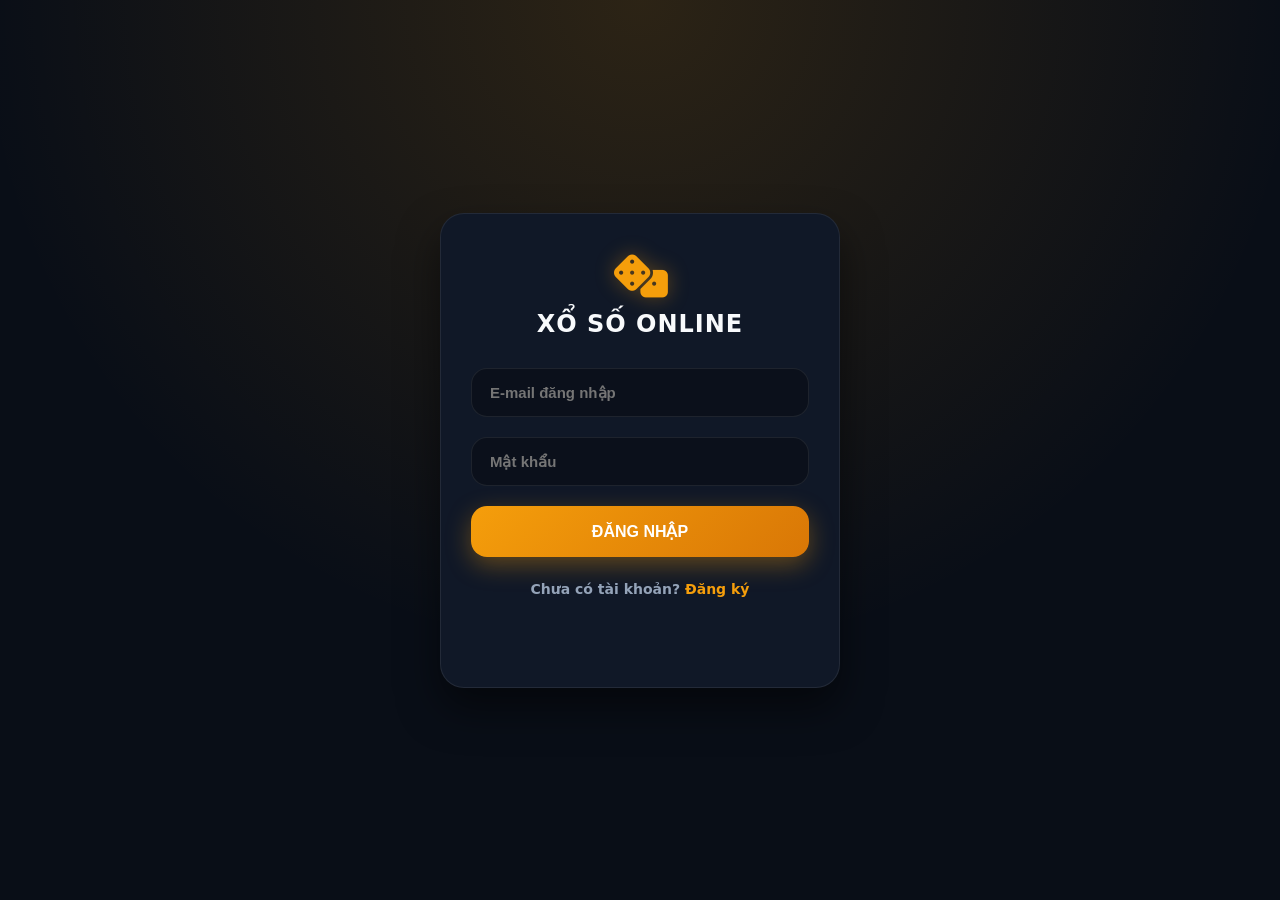
==== commit 4bd7cdeb: "Update index.html" ====
--- a/index.html
+++ b/index.html
@@ -2,32 +2,71 @@
 <html lang="vi">
 <head>
   <meta charset="UTF-8">
-  <meta name="viewport" content="width=device-width, initial-scale=1.0">
+  <meta name="viewport" content="width=device-width, initial-scale=1.0, maximum-scale=1.0, user-scalable=0">
   <title>Đăng Nhập | Xổ Số Online</title>
   <link rel="stylesheet" href="https://cdnjs.cloudflare.com/ajax/libs/font-awesome/6.4.0/css/all.min.css">
-  <link rel="stylesheet" href="style.css">
+  <script>if(localStorage.getItem("userEmail") && localStorage.getItem("userId")) window.location.replace("dashboard.html");</script>
+  <style>
+    :root {
+      --bg-body: #090e17; --bg-surface: #101827; --border-color: rgba(255, 255, 255, 0.08); 
+      --text-main: #f8fafc; --text-muted: #94a3b8; --brand-primary: #f59e0b; 
+      --brand-gradient: linear-gradient(135deg, #f59e0b 0%, #d97706 100%); --brand-shadow: rgba(245, 158, 11, 0.35);
+    }
+    * { box-sizing: border-box; outline: none; -webkit-tap-highlight-color: transparent;}
+    body { font-family: system-ui, -apple-system, sans-serif; background-color: var(--bg-body); color: var(--text-main); margin: 0; display: flex; justify-content: center; align-items: center; min-height: 100vh; background-image: radial-gradient(circle at 50% 0%, rgba(245, 158, 11, 0.15), transparent 60%); }
+    .auth-box { background: var(--bg-surface); border: 1px solid var(--border-color); border-radius: 24px; padding: 40px 30px; width: 90%; max-width: 400px; box-shadow: 0 20px 40px rgba(0, 0, 0, 0.5); }
+    .form-section { display: none; animation: fadeUp 0.4s ease; } .form-section.active { display: block; }
+    @keyframes fadeUp { from { opacity: 0; transform: translateY(15px); } to { opacity: 1; transform: translateY(0); } }
+    .input-box { background: rgba(0,0,0,0.3); border: 1px solid var(--border-color); border-radius: 16px; padding: 14px 16px; margin-bottom: 20px; transition: 0.3s;}
+    .input-box:focus-within { border-color: var(--brand-primary); box-shadow: 0 0 0 2px rgba(245,158,11,0.2); }
+    .input-box input { width: 100%; border: none; background: transparent; font-size: 15px; font-weight: 600; color: #fff; }
+    .btn-submit { width: 100%; background: var(--brand-gradient); color: white; border: none; padding: 16px; border-radius: 16px; font-size: 16px; font-weight: 900; box-shadow: 0 8px 24px var(--brand-shadow); cursor: pointer; text-transform: uppercase;}
+    .sys-msg { text-align: center; margin-top: 16px; font-size: 14px; font-weight: bold; min-height: 20px; }
+  </style>
 </head>
-<body style="align-items: center;">
-  <div style="background: var(--bg-surface); border: 1px solid var(--border-color); border-radius: 24px; padding: 40px 30px; width: 90%; max-width: 400px; box-shadow: 0 20px 40px rgba(0, 0, 0, 0.5);">
+<body>
+  <div class="auth-box">
       <div style="text-align: center; margin-bottom: 30px;">
           <i class="fas fa-dice" style="font-size: 44px; color: var(--brand-primary); margin-bottom: 12px; filter: drop-shadow(0 0 10px var(--brand-shadow));"></i>
           <h2 style="font-size: 24px; font-weight: 900; letter-spacing: 1px; margin: 0;">XỔ SỐ ONLINE</h2>
       </div>
-      <div id="login-form">
-          <div class="input-box" style="padding:10px 16px;"><input type="email" id="login-email" placeholder="E-mail đăng nhập"></div>
-          <div class="input-box" style="padding:10px 16px;"><input type="password" id="login-password" placeholder="Mật khẩu"></div>
+      
+      <div id="login-form" class="form-section active">
+          <div class="input-box"><input type="email" id="login-email" placeholder="E-mail đăng nhập"></div>
+          <div class="input-box"><input type="password" id="login-password" placeholder="Mật khẩu"></div>
           <button id="login-btn" class="btn-submit" onclick="submitAuth('login','login-email','login-password','login-btn','login-msg')">Đăng Nhập</button>
-          <p style="text-align:center; margin-top:24px; font-size:14px; color:var(--text-muted); font-weight:600;">Chưa có tài khoản? <span style="color:var(--brand-primary); cursor:pointer;" onclick="document.getElementById('login-form').style.display='none';document.getElementById('register-form').style.display='block';">Đăng ký</span></p>
+          <p style="text-align:center; margin-top:24px; font-size:14px; color:var(--text-muted); font-weight:600;">Chưa có tài khoản? <span style="color:var(--brand-primary); cursor:pointer;" onclick="switchForm()">Đăng ký</span></p>
           <p id="login-msg" class="sys-msg"></p>
       </div>
-      <div id="register-form" style="display:none;">
-          <div class="input-box" style="padding:10px 16px;"><input type="email" id="reg-email" placeholder="E-mail đăng ký"></div>
-          <div class="input-box" style="padding:10px 16px;"><input type="password" id="reg-password" placeholder="Tạo mật khẩu"></div>
+      
+      <div id="register-form" class="form-section">
+          <div class="input-box"><input type="email" id="reg-email" placeholder="E-mail đăng ký"></div>
+          <div class="input-box"><input type="password" id="reg-password" placeholder="Tạo mật khẩu"></div>
           <button id="reg-btn" class="btn-submit" onclick="submitAuth('register','reg-email','reg-password','reg-btn','reg-msg')">Xác Nhận Đăng Ký</button>
-          <p style="text-align:center; margin-top:24px; font-size:14px; color:var(--text-muted); font-weight:600;">Đã có tài khoản? <span style="color:var(--brand-primary); cursor:pointer;" onclick="document.getElementById('register-form').style.display='none';document.getElementById('login-form').style.display='block';">Đăng nhập</span></p>
+          <p style="text-align:center; margin-top:24px; font-size:14px; color:var(--text-muted); font-weight:600;">Đã có tài khoản? <span style="color:var(--brand-primary); cursor:pointer;" onclick="switchForm()">Đăng nhập</span></p>
           <p id="reg-msg" class="sys-msg"></p>
       </div>
   </div>
-  <script src="app.js"></script>
+
+  <script>
+      const API_URL = "https://script.google.com/macros/s/AKfycbzrZ9KEhDa0GD_aahb-2BbTGi8e46NZwYz-xRs5KBl_WVnSRuyn1aWuVKjziwvwgDvK7Q/exec";
+      function switchForm() { document.getElementById("login-form").classList.toggle("active"); document.getElementById("register-form").classList.toggle("active"); document.querySelectorAll(".sys-msg").forEach(m=>m.innerText=""); }
+      
+      async function submitAuth(action, emailId, passId, btnId, msgId) {
+          const email = document.getElementById(emailId).value.trim(); const pass = document.getElementById(passId).value.trim();
+          const btn = document.getElementById(btnId); const msg = document.getElementById(msgId);
+          if (!email || !pass) return msg.innerText = "Vui lòng nhập đủ thông tin!";
+          btn.innerText = "ĐANG XỬ LÝ..."; btn.disabled = true; msg.innerText = "";
+          try {
+              const res = await fetch(API_URL, { method: "POST", headers: { "Content-Type": "text/plain;charset=utf-8" }, body: JSON.stringify({ action, email, password: pass }) });
+              const result = await res.json();
+              if (result.status === "success") {
+                  msg.style.color = "#34d399"; msg.innerText = result.message;
+                  if (action === "login") { localStorage.setItem("userEmail", result.email); localStorage.setItem("userId", result.id); setTimeout(() => window.location.replace("dashboard.html"), 1000); } 
+                  else setTimeout(() => { switchForm(); document.getElementById("login-email").value = email; }, 1500);
+              } else { msg.style.color = "#f87171"; msg.innerText = result.message; btn.innerText = action === "login" ? "ĐĂNG NHẬP" : "XÁC NHẬN ĐĂNG KÝ"; btn.disabled = false; }
+          } catch (e) { msg.style.color = "#f87171"; msg.innerText = "Lỗi kết nối!"; btn.disabled = false; }
+      }
+  </script>
 </body>
 </html>
